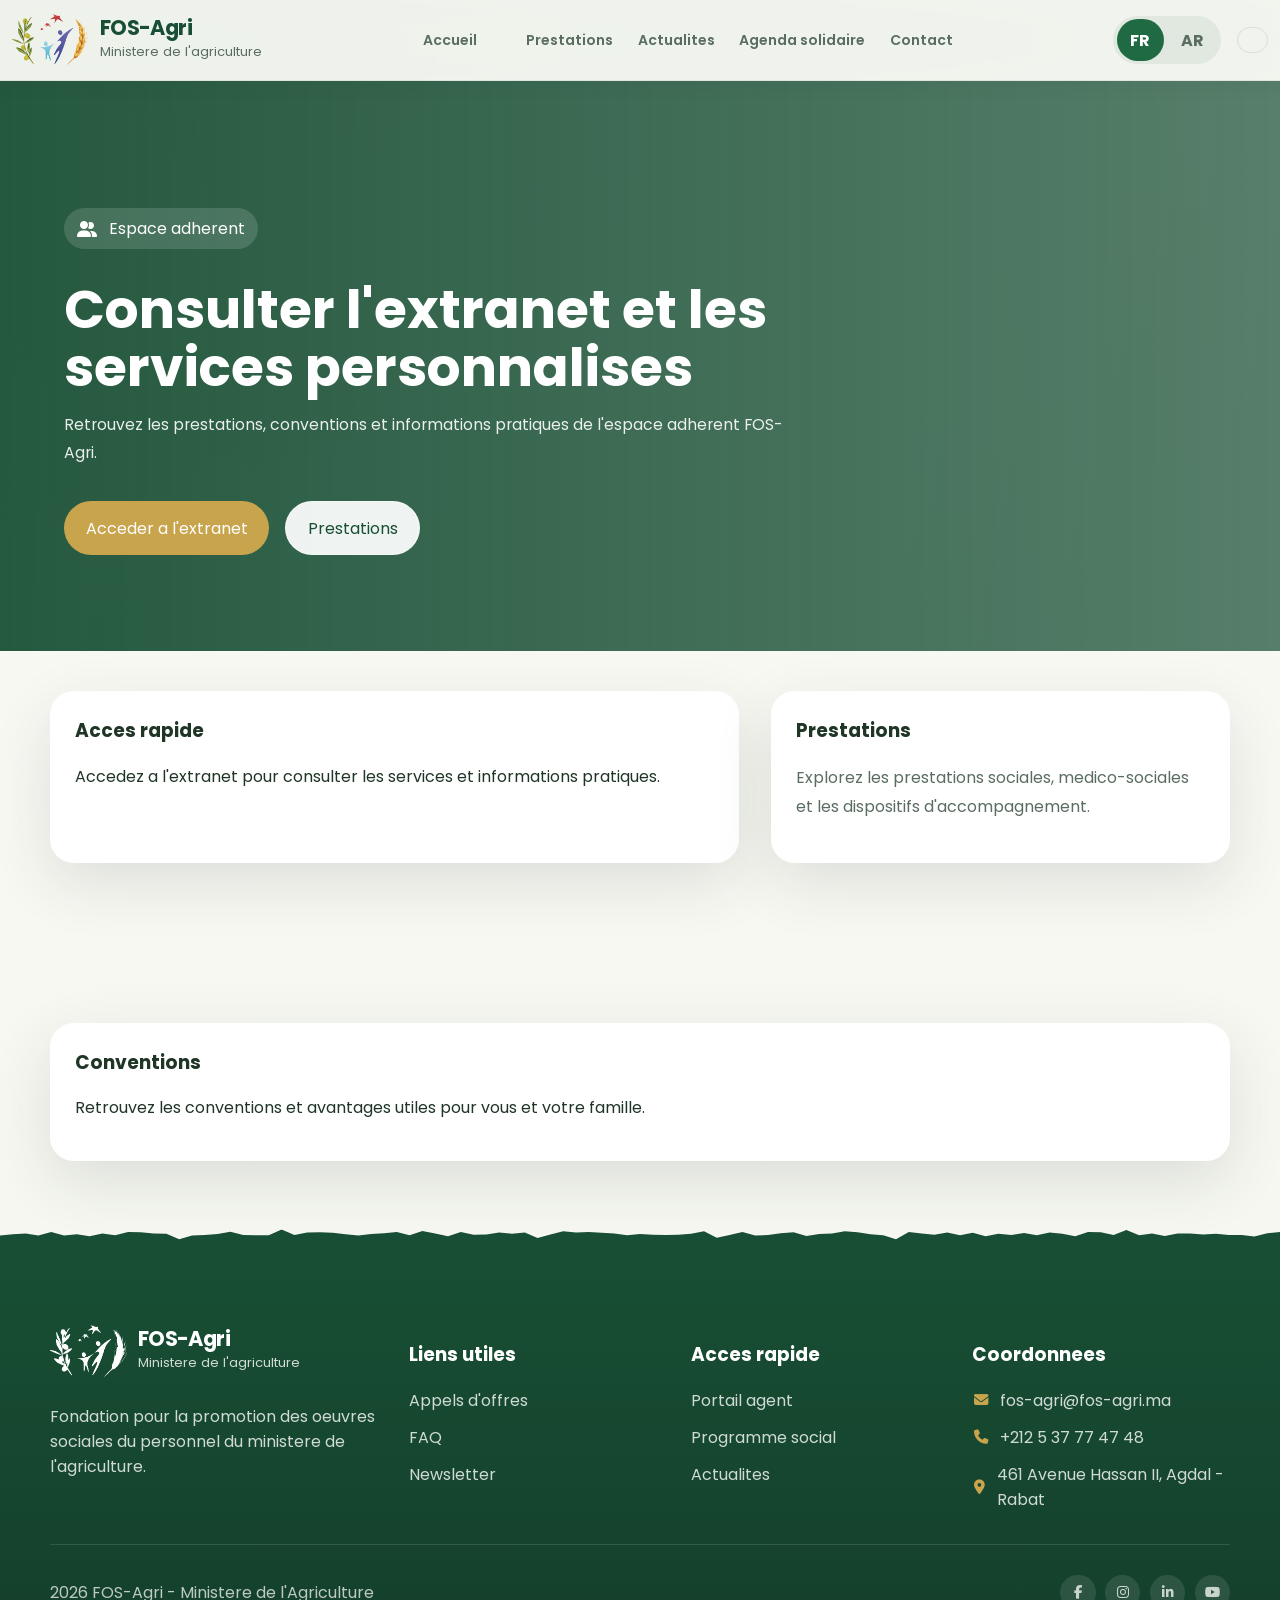
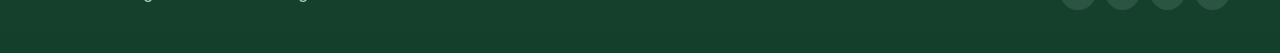
==== espace-adherent.html @ 093a69f4 "Initial commit" ====
<!doctype html>
<html lang="fr">

<head>
  <meta charset="utf-8" />
  <meta name="viewport" content="width=device-width, initial-scale=1" />
  <title>FOS-Agri | Espace adherent</title>
  <link rel="preconnect" href="https://fonts.googleapis.com" />
  <link rel="preconnect" href="https://fonts.gstatic.com" crossorigin />
  <link
    href="https://fonts.googleapis.com/css2?family=Poppins:wght@400;500;600;700;800&family=Tajawal:wght@400;500;700;800&display=swap"
    rel="stylesheet" />
  <link rel="stylesheet" href="https://cdnjs.cloudflare.com/ajax/libs/font-awesome/6.5.2/css/all.min.css" />
  <link rel="stylesheet" href="assets/styles.css" />
</head>

<body class="service-page" data-page="special">
  <header class="site-header" id="top">
    <div class="container nav-shell">
      <a class="brand" href="index.html" aria-label="FOS-Agri accueil">
        <span class="brand-mark"><img src="logo.png" alt="Logo FOS-Agri" /></span>
        <span class="brand-copy"><strong>FOS-Agri</strong><small data-i18n="brand.subtitle"></small></span>
      </a>

      <nav class="site-nav" id="site-nav">
        <a href="index.html" data-i18n="nav.home"></a>
        <a href="index.html#about" data-i18n="nav.about"></a>
        <a href="index.html#services" data-i18n="nav.services"></a>
        <a href="index.html#news" data-i18n="nav.news"></a>
        <a href="index.html#events" data-i18n="nav.events"></a>
        <a href="index.html#contact" data-i18n="nav.contact"></a>

        <div class="mobile-nav-lang">
          <button class="lang-btn is-active" type="button" data-lang="fr">FR</button>
          <button class="lang-btn" type="button" data-lang="ar">AR</button>
        </div>
        <a class="member-link mobile-only" href="index.html#member-space" data-i18n="nav.memberSpace"></a>
      </nav>

      <div class="nav-actions">
        <div class="lang-toggle desktop-only" role="group" aria-label="Choix de langue">
          <button class="lang-btn is-active" type="button" data-lang="fr">FR</button>
          <button class="lang-btn" type="button" data-lang="ar">AR</button>
        </div>
        <a class="member-link desktop-only" href="index.html#member-space" data-i18n="nav.memberSpace"></a>
        <button class="menu-toggle" id="menu-toggle" aria-label="Menu" aria-expanded="false" aria-controls="site-nav">
          <span class="burger-box">
            <span class="burger-inner"></span>
          </span>
        </button>
      </div>
    </div>
  </header>
  <main>
    <section class="hero service-hero">
      <div class="hero-media" aria-hidden="true"></div>
      <div class="container hero-content">
        <div class="service-meta"><i class="fa-solid fa-user-group"></i><span data-i18n="pages.adherent.kicker"></span>
        </div>
        <h1 data-i18n="pages.adherent.title"></h1>
        <p class="hero-description" data-i18n="pages.adherent.intro"></p>
        <div class="hero-actions">
          <a class="btn btn-primary" href="#" data-i18n="pages.adherent.cta"></a>
          <a class="btn btn-secondary" href="index.html#services" data-i18n="nav.services"></a>
        </div>
      </div>
    </section>
    <section class="section">
      <div class="container service-layout">
        <article class="service-box">
          <h3 data-i18n="pages.adherent.card1Title"></h3>
          <p data-i18n="pages.adherent.card1Body"></p>
        </article>
        <aside class="service-summary">
          <h3 data-i18n="pages.adherent.card2Title"></h3>
          <p data-i18n="pages.adherent.card2Body"></p>
        </aside>
      </div>
    </section>
    <section class="section">
      <div class="container">
        <article class="service-box">
          <h3 data-i18n="pages.adherent.card3Title"></h3>
          <p data-i18n="pages.adherent.card3Body"></p>
        </article>
      </div>
    </section>
  </main>
  <footer class="site-footer">
    <div class="brush-sep footer-brush" aria-hidden="true">
      <svg viewBox="0 0 100 100" preserveAspectRatio="none" xmlns="http://www.w3.org/2000/svg" fill="#184f34">
        <path
          d="M 0 100 L 0 50 L 1 40.36490049988594 L 2 34.44433655609957 L 3 48.35497315208529 L 4 22.722887809371258 L 5 48.364725402877056 L 6 39.964219249131745 L 7 54.25485376888546 L 8 33.827011721308246 L 9 46.91245948506884 L 10 22.66393253878965 L 11 23.913716005165373 L 12 34.02516288018386 L 13 36.22059672103217 L 14 79.32409335975844 L 15 48.38770972667818 L 16 44.65289027020964 L 17 37.22518097540182 L 18 20.54959988326788 L 19 44.97055863051165 L 20 46.53817726039844 L 21 46.91144306549039 L 22 2.1428631010831865 L 23 46.01246573183019 L 24 26.360750480113488 L 25 24.023015935649717 L 26 27.56389855309072 L 27 39.83747051463037 L 28 48.275116222270064 L 29 37.765128355564215 L 30 32.240295871871076 L 31 21.521609841274252 L 32 47.884754671047276 L 33 14.054811416279144 L 34 33.91889592629689 L 35 54.569969972266705 L 36 21.09075503226927 L 37 43.19935749625289 L 38 40.840694272393264 L 39 26.675550818957557 L 40 34.67774136524008 L 41 24.863515219822162 L 42 69.66282509282223 L 43 41.51478414968612 L 44 16.52426114258853 L 45 25.33758197581063 L 46 22.264809524809024 L 47 27.21284990186264 L 48 33.90397910697699 L 49 47.592519021542515 L 50 36.632166945716506 L 51 44.275146897558976 L 52 44.93652076475844 L 53 43.58060416081045 L 54 34.771485966578766 L 55 16.00446275675111 L 56 66.3096751241408 L 57 45.62218799521918 L 58 22.812231534122173 L 59 49.7917075183495 L 60 45.59931827302343 L 61 32.30876911329173 L 62 24.31993934772516 L 63 53.31842147181679 L 64 37.86903757855229 L 65 33.38700519987802 L 66 15.501547439828336 L 67 23.66805463644396 L 68 40.25416379669095 L 69 47.322638110406714 L 70 79.32637538896606 L 71 22.344047411411832 L 72 33.55883367951025 L 73 44.22862170426519 L 74 25.908922764349775 L 75 47.26511267977661 L 76 27.16658320116941 L 77 55.24989540212764 L 78 36.32791636536575 L 79 46.148132588592304 L 80 29.682724571330507 L 81 46.78968337982814 L 82 24.814435083236095 L 83 34.8963619382767 L 84 55.02947108644307 L 85 21.66928033993591 L 86 23.128792332643105 L 87 44.924698177312656 L 88 5.409692976166518 L 89 47.462122508682 L 90 34.235048755749105 L 91 52.76468225293523 L 92 34.38364547832384 L 93 34.5543046921365 L 94 41.808278811034825 L 95 34.959701507602894 L 96 45.666312408625686 L 97 46.108291667103856 L 98 56.701936891509305 L 99 32.234891079711055 L 100 22.00992923999996 L 100 100 Z" />
      </svg>
    </div>
    <div class="container footer-grid" id="footer-links">
      <div>
        <a class="brand footer-brand" href="#top">
          <span class="brand-mark footer-brand-mark">
            <img src="logo.png" alt="Logo FOS-Agri" />
          </span>
          <span class="brand-copy">
            <strong>FOS-Agri</strong>
            <small data-i18n="brand.subtitle"></small>
          </span>
        </a>
        <p class="footer-copy" data-i18n="footer.about"></p>
      </div>
      <div>
        <h3 data-i18n="footer.usefulTitle"></h3>
        <ul class="footer-links">
          <li><a href="#" data-i18n="footer.useful1"></a></li>
          <li><a href="#" data-i18n="footer.useful2"></a></li>
          <li><a href="#" data-i18n="footer.useful3"></a></li>
        </ul>
      </div>
      <div>
        <h3 data-i18n="footer.quickTitle"></h3>
        <ul class="footer-links">
          <li><a href="index.html#member-space" data-i18n="footer.quick1"></a></li>
          <li><a href="index.html#services" data-i18n="footer.quick2"></a></li>
          <li><a href="index.html#news" data-i18n="footer.quick3"></a></li>
        </ul>
      </div>
      <div>
        <h3 data-i18n="footer.contactTitle"></h3>
        <ul class="footer-links">
          <li>
            <a href="mailto:fos-agri@fos-agri.ma">
              <i class="fa-solid fa-envelope"></i>
              fos-agri@fos-agri.ma
            </a>
          </li>
          <li>
            <a href="tel:+212537774748">
              <i class="fa-solid fa-phone"></i>
              <span data-i18n="contact.phone1"></span>
            </a>
          </li>
          <li>
            <a href="https://maps.app.goo.gl/mUGT2XwCk56UjA5KA" target="_blank">
              <i class="fa-solid fa-location-dot"></i>
              <span data-i18n="contact.address"></span>
            </a>
          </li>
        </ul>
      </div>
    </div>
    <div class="container footer-bottom">
      <p data-i18n="footer.copy"></p>
      <div class="footer-social">
        <a href="https://www.facebook.com/FOS.Agri" target="_blank" class="footer-social-link" aria-label="Facebook"><i
            class="fa-brands fa-facebook-f"></i></a>
        <a href="https://www.instagram.com/fos.agri/" target="_blank" class="footer-social-link"
          aria-label="Instagram"><i class="fa-brands fa-instagram"></i></a>
        <a href="https://www.linkedin.com/in/fosagri/" target="_blank" class="footer-social-link"
          aria-label="LinkedIn"><i class="fa-brands fa-linkedin-in"></i></a>
        <a href="https://www.youtube.com/@FOSAgri" target="_blank" class="footer-social-link" aria-label="YouTube"><i
            class="fa-brands fa-youtube"></i></a>
      </div>
    </div>
  </footer>
  <script src="assets/data.js"></script>
  <script src="assets/app.js"></script>
</body>

</html>
---- assets/styles.css ----
:root {
  --bg: #f7f4eb;
  --surface: #ffffff;
  --surface-soft: #f2f7f2;
  --text: #1f3526;
  --muted: #5a6d61;
  --green: #1f6a43;
  --green-deep: #184f34;
  --gold: #c8a44d;
  --line: rgba(31, 53, 38, 0.12);
  --shadow: 0 20px 60px rgba(31, 53, 38, 0.12);
  --radius: 24px;
}

* {
  box-sizing: border-box;
}

html {
  scroll-behavior: smooth;
  overflow-x: hidden;
}

body {
  margin: 0;
  font-family: "Poppins", sans-serif;
  color: var(--text);
  overflow-x: hidden;
  background:
    radial-gradient(circle at top left, rgba(200, 164, 77, 0.2), transparent 28%),
    linear-gradient(180deg, #fbfaf6 0%, #f4f6ef 100%);
}

html[dir="rtl"] body {
  font-family: "Tajawal", sans-serif;
}

/* Always display phone numbers left-to-right regardless of page language */
a[href^="tel:"] span,
[class*="phone"] span,
.phone-number {
  direction: ltr;
  unicode-bidi: isolate;
  display: inline-block;
}

a {
  color: inherit;
  text-decoration: none;
}

img {
  display: block;
  max-width: 100%;
}

button,
input,
textarea {
  font: inherit;
}

.skip-link {
  position: absolute;
  width: 1px;
  height: 1px;
  padding: 0;
  margin: -1px;
  overflow: hidden;
  clip: rect(0, 0, 0, 0);
  white-space: nowrap;
  border: 0;
}

.skip-link:focus {
  position: fixed;
  width: auto;
  height: auto;
  clip: auto;
  white-space: normal;
  left: 1rem;
  top: 1rem;
  z-index: 200;
  background: var(--green);
  color: #fff;
  padding: 0.75rem 1rem;
  border-radius: 999px;
  margin: 0;
}

.container {
  width: min(1180px, calc(100% - 2rem));
  margin: 0 auto;
}

.section {
  padding: 5rem 0;
}

.section-head {
  display: flex;
  align-items: end;
  justify-content: space-between;
  gap: 1.5rem;
  margin-bottom: 2rem;
}

.section-head h2,
.intro h2,
.map-section h2,
.member-card h2,
.contact-section h2,
.service-hero h1 {
  margin: 0.35rem 0 0;
  font-size: clamp(2rem, 3vw, 3rem);
  line-height: 1.1;
}

.section-copy,
.intro p,
.member-card p,
.contact-section p,
.service-summary p {
  color: var(--muted);
  line-height: 1.8;
}

.section-tag {
  display: inline-flex;
  align-items: center;
  gap: 0.5rem;
  color: var(--green);
  font-size: 0.85rem;
  font-weight: 700;
  letter-spacing: 0.18em;
  text-transform: uppercase;
}

.section-tag::before {
  content: "";
  width: 0.75rem;
  height: 0.75rem;
  border-radius: 999px;
  background: var(--gold);
}

.section-tag.light {
  color: #fff;
}

.section-tag.light::before {
  background: #fff;
}

.section-link {
  color: var(--green);
  font-weight: 700;
}

.btn {
  display: inline-flex;
  align-items: center;
  justify-content: center;
  min-height: 3rem;
  padding: 0.85rem 1.35rem;
  border-radius: 999px;
  transition: transform 0.2s ease, background-color 0.2s ease, color 0.2s ease, border-color 0.2s ease;
}

.btn:hover,
.btn:focus-visible,
.service-card:hover,
.news-card:hover,
.timeline-card:hover,
.stat-card:hover,
.partner-card:hover {
  transform: translateY(-2px);
}

.btn-primary {
  background: var(--gold);
  color: #fff;
}

.btn-secondary {
  background: rgba(255, 255, 255, 0.92);
  border: 1px solid rgba(255, 255, 255, 0.45);
  color: var(--green-deep);
}

.btn-light,
.btn-outline-light {
  border: 1px solid rgba(255, 255, 255, 0.35);
  color: #fff;
}

.btn-light {
  background: rgba(255, 255, 255, 0.18);
}

.btn-outline-light {
  background: transparent;
}

/* ============================
   CTA Nav Button ("Espace adhérent")
   ============================ */
.btn-cta-nav {
  display: inline-flex;
  align-items: center;
  justify-content: center;
  padding: 0.65rem 1.35rem;
  border-radius: 999px;
  background: var(--gold);
  color: #fff;
  font-weight: 700;
  font-size: 0.88rem;
  white-space: nowrap;
  border: none;
  cursor: pointer;
  transition: background 0.22s ease, transform 0.22s ease, box-shadow 0.22s ease;
  box-shadow: none;
  letter-spacing: 0.01em;
  text-decoration: none;
}

.btn-cta-nav:hover,
.btn-cta-nav:focus-visible {
  background: #b9902f;
  transform: translateY(-2px);
  box-shadow: none;
  color: #fff;
}

.site-header {
  position: fixed;
  top: 0;
  left: 0;
  right: 0;
  width: 100%;
  z-index: 30;
  /* Start fully transparent over the hero video */
  background: transparent;
  border-bottom: 1px solid transparent;
  transition: background 0.4s ease, border-color 0.4s ease, box-shadow 0.4s ease, transform 0.3s ease-in-out;
}

/* After scrolling past the hero, header gets a solid background */
.site-header.is-scrolled {
  backdrop-filter: blur(20px) saturate(180%);
  -webkit-backdrop-filter: blur(20px) saturate(180%);
  background: rgba(251, 250, 246, 0.95);
  border-bottom: 1px solid rgba(31, 53, 38, 0.07);
  box-shadow: 0 2px 20px rgba(31, 53, 38, 0.08);
}

/* Hide header on scroll down */
.site-header.is-hidden {
  transform: translateY(-100%);
}

/* ===== TRANSPARENT HEADER: white text when over video ===== */
.site-header:not(.is-scrolled) .brand-copy strong {
  color: #fff;
}

.site-header:not(.is-scrolled) .brand-copy small {
  color: rgba(255, 255, 255, 0.75);
}

.site-header:not(.is-scrolled) .site-nav a {
  color: rgba(255, 255, 255, 0.88);
}

.site-header:not(.is-scrolled) .site-nav a:hover,
.site-header:not(.is-scrolled) .site-nav a:focus-visible {
  color: #fff;
  background: rgba(255, 255, 255, 0.12);
}

.site-header:not(.is-scrolled) .lang-toggle {
  background: rgba(255, 255, 255, 0.14);
}

.site-header:not(.is-scrolled) .lang-btn {
  color: rgba(255, 255, 255, 0.82);
}

.site-header:not(.is-scrolled) .lang-btn.is-active {
  background: rgba(255, 255, 255, 0.22);
  color: #fff;
}

.site-header:not(.is-scrolled) .nav-shell .menu-toggle {
  border-color: rgba(255, 255, 255, 0.3);
  background: rgba(255, 255, 255, 0.12) !important;
  color: #fff;
}

.site-header:not(.is-scrolled) .btn-cta-nav {
  box-shadow: none;
}

.nav-shell {
  display: flex;
  align-items: center;
  justify-content: space-between;
  gap: 0.75rem;
  min-height: 5rem;
  width: min(1480px, calc(100% - 1.5rem));
}

.brand {
  display: inline-flex;
  align-items: center;
  gap: 0.7rem;
  flex: 0 0 auto;
}

.brand-mark {
  display: grid;
  place-items: center;
  width: 4.8rem;
  height: 3.7rem;
  background: transparent;
  box-shadow: none;
  border-radius: 0;
  overflow: visible;
  flex: 0 0 auto;
}

.brand-mark img {
  width: 100%;
  height: 100%;
  object-fit: contain;
}

.brand-copy {
  display: flex;
  flex-direction: column;
}

.brand-copy strong {
  font-size: 1.3rem;
  line-height: 1;
  color: var(--green-deep);
  letter-spacing: -0.03em;
  white-space: nowrap;
}

.brand-copy small {
  color: var(--muted);
  font-size: 0.82rem;
  margin-top: 0.2rem;
  white-space: nowrap;
}

.site-nav {
  display: flex;
  align-items: center;
  gap: 0.3rem;
  flex: 1 1 auto;
  justify-content: center;
}

.site-nav a {
  color: var(--muted);
  font-weight: 600;
  white-space: nowrap;
  font-size: 0.88rem;
  position: relative;
  padding: 0.7rem 0.62rem;
  border-radius: 999px;
  transition: color 0.25s ease, background-color 0.25s ease, transform 0.25s ease, opacity 0.45s ease;
}

.site-nav a::after {
  content: "";
  position: absolute;
  inset: auto 0.62rem 0.35rem;
  height: 2px;
  background: linear-gradient(90deg, var(--gold), var(--green));
  transform: scaleX(0);
  transform-origin: center;
  transition: transform 0.25s ease;
}

.site-nav a:hover,
.site-nav a:focus-visible,
.member-link:hover,
.member-link:focus-visible,
.region-btn:hover,
.region-btn:focus-visible {
  color: var(--green);
}

.site-nav a:hover,
.site-nav a:focus-visible {
  background: rgba(31, 106, 67, 0.06);
  transform: translateY(-1px);
}

.site-nav a:hover::after,
.site-nav a:focus-visible::after {
  transform: scaleX(1);
}

.nav-actions {
  display: flex;
  align-items: center;
  gap: 1rem;
}

.lang-toggle {
  display: inline-flex;
  padding: 0.2rem;
  border-radius: 999px;
  background: rgba(31, 106, 67, 0.08);
}

.lang-btn {
  border: 0;
  background: transparent;
  color: var(--muted);
  padding: 0.55rem 0.85rem;
  border-radius: 999px;
  cursor: pointer;
  font-weight: 700;
}

.lang-btn.is-active {
  background: var(--green);
  color: #fff;
}

.member-link {
  padding: 0.72rem 0.9rem;
  border-radius: 999px;
  border: 1px solid rgba(31, 106, 67, 0.14);
  font-weight: 700;
  white-space: nowrap;
  font-size: 0.88rem;
}

.mobile-only {
  display: none;
}

.menu-toggle {
  display: none;
  /* Hidden by default on desktop */
  width: 2.75rem;
  height: 2.75rem;
  border-radius: 50%;
  border: 1.5px solid var(--line);
  background: #fff;
  cursor: pointer;
  color: var(--text);
  padding: 0;
  align-items: center;
  justify-content: center;
  transition: all 0.3s cubic-bezier(0.16, 1, 0.3, 1);
  position: relative;
}

.burger-box {
  width: 20px;
  height: 14px;
  position: relative;
  display: grid;
  place-items: center;
}

.burger-inner {
  display: block;
  width: 100%;
  height: 2px;
  background-color: currentColor;
  border-radius: 4px;
  position: relative;
  transition: transform 0.3s cubic-bezier(0.4, 0, 0.2, 1), background-color 0.2s ease;
}

.burger-inner::before,
.burger-inner::after {
  content: "";
  position: absolute;
  left: 0;
  width: 100%;
  height: 2px;
  background-color: currentColor;
  border-radius: 4px;
  transition: transform 0.3s cubic-bezier(0.4, 0, 0.2, 1), opacity 0.2s ease;
}

.burger-inner::before {
  top: -6px;
}

.burger-inner::after {
  top: 6px;
}

.menu-toggle[aria-expanded="true"] .burger-inner {
  background-color: transparent !important;
}

.menu-toggle[aria-expanded="true"] .burger-inner::before {
  transform: translateY(6px) rotate(45deg);
}

.menu-toggle[aria-expanded="true"] .burger-inner::after {
  transform: translateY(-6px) rotate(-45deg);
}

/* ============================
   HERO — VIDEO BACKGROUND
   ============================ */
.hero {
  position: relative;
  min-height: 100vh;
  display: grid;
  align-items: center;
  overflow: hidden;
  width: 100%;
  margin: 0;
  padding: 0;
}

.hero-media {
  position: absolute;
  inset: 0;
}

/* Video fills the entire hero */
.hero-video {
  position: absolute;
  inset: 0;
  width: 100%;
  height: 100%;
  object-fit: cover;
  object-position: center;
}

.hero-overlay {
  position: absolute;
  inset: 0;
  background:
    linear-gradient(105deg, rgba(18, 60, 38, 0.72) 0%, rgba(24, 79, 52, 0.52) 48%, rgba(14, 50, 32, 0.32) 100%),
    linear-gradient(180deg, rgba(10, 30, 20, 0.18) 0%, rgba(10, 30, 20, 0.08) 60%, rgba(10, 30, 20, 0.25) 100%);
}

/* ============================
   BRUSH STROKE SEPARATOR
   Flattened vertically — use scaleY + small height
   ============================ */
.hero-brush {
  position: absolute;
  bottom: -1px;
  left: 0;
  right: 0;
  height: 5vw;
  min-height: 1.5rem;
  max-height: 5rem;
  /* reduced height = flatter brush */
  pointer-events: none;
  z-index: 2;
  overflow: hidden;
}

.hero-brush svg {
  width: 100%;
  height: 100%;
  display: block;
  transform: scaleY(0.2);
  transform-origin: bottom center;
}

/* Reusable brush separators */
.brush-sep {
  width: 100%;
  height: 6vw;
  min-height: 2.5rem;
  max-height: 6rem;
  z-index: 3;
  pointer-events: none;
  overflow: hidden;
  display: block;
}

.brush-sep svg {
  width: 100%;
  height: 100%;
  display: block;
  transform: scaleY(0.25);
  transform-origin: center;
}



.hero-content {
  position: relative;
  color: #fff;
  padding: 7rem 0 3rem;
  max-width: 72rem;
  z-index: 1;
}

.site-header .brand,
.site-header .site-nav a,
.site-header .nav-actions {
  opacity: 0;
  transform: translateY(-18px);
  animation: headerDrop 0.7s ease forwards;
}

.site-header .brand {
  animation-delay: 0.08s;
}

.site-header .site-nav a:nth-child(1) {
  animation-delay: 0.12s;
}

.site-header .site-nav a:nth-child(2) {
  animation-delay: 0.17s;
}

.site-header .site-nav a:nth-child(3) {
  animation-delay: 0.22s;
}

.site-header .site-nav a:nth-child(4) {
  animation-delay: 0.27s;
}

.site-header .site-nav a:nth-child(5) {
  animation-delay: 0.32s;
}

.site-header .site-nav a:nth-child(6) {
  animation-delay: 0.37s;
}

.site-header .nav-actions {
  animation-delay: 0.42s;
}

.hero-content>* {
  opacity: 0;
  transform: translateY(26px);
  animation: heroRise 0.8s ease forwards;
}

.hero-content .eyebrow {
  animation-delay: 0.12s;
}

.hero-content h1 {
  animation-delay: 0.24s;
}

.hero-content .hero-description {
  animation-delay: 0.36s;
}

.hero-content .hero-actions {
  animation-delay: 0.48s;
}

.hero-content .hero-badges {
  animation-delay: 0.6s;
}

.hero-content .hero-dots {
  animation-delay: 0.72s;
}

.eyebrow {
  display: inline-flex;
  align-items: center;
  padding: 0.45rem 0.8rem;
  border-radius: 999px;
  background: rgba(255, 255, 255, 0.14);
  font-weight: 700;
  font-size: 0.92rem;
}

.hero h1 {
  max-width: 52rem;
  margin: 1rem 0 0.9rem;
  font-size: clamp(2rem, 4.2vw, 3.35rem);
  line-height: 1.08;
}

.hero-description {
  max-width: 46rem;
  margin: 0;
  color: rgba(255, 255, 255, 0.9);
  line-height: 1.75;
  font-size: 0.98rem;
}

.hero-actions {
  display: flex;
  flex-wrap: wrap;
  gap: 1rem;
  margin-top: 2.2rem;
}

/* Hero primary button — orange/gold inspired by inspiration */
.btn-hero-primary {
  display: inline-flex;
  align-items: center;
  justify-content: center;
  gap: 0.5rem;
  min-height: 3.2rem;
  padding: 0.9rem 2rem;
  border-radius: 999px;
  background: var(--gold);
  color: #fff;
  font-weight: 700;
  font-size: 1rem;
  border: none;
  cursor: pointer;
  text-decoration: none;
  transition: background 0.22s ease, transform 0.22s ease;
  letter-spacing: 0.01em;
}

.btn-hero-primary:hover,
.btn-hero-primary:focus-visible {
  background: #b9902f;
  transform: translateY(-3px);
  color: #fff;
}

/* Hero secondary button — ghost style */
.btn-hero-secondary {
  display: inline-flex;
  align-items: center;
  justify-content: center;
  min-height: 3.2rem;
  padding: 0.9rem 2rem;
  border-radius: 999px;
  background: rgba(255, 255, 255, 0.12);
  border: 1.5px solid rgba(255, 255, 255, 0.55);
  color: #fff;
  font-weight: 700;
  font-size: 1rem;
  cursor: pointer;
  text-decoration: none;
  transition: background 0.22s ease, transform 0.22s ease;
  backdrop-filter: blur(6px);
}

.btn-hero-secondary:hover,
.btn-hero-secondary:focus-visible {
  background: rgba(255, 255, 255, 0.22);
  transform: translateY(-3px);
  color: #fff;
}

.hero-badges {
  display: grid;
  grid-template-columns: repeat(2, minmax(0, 180px));
  gap: 1rem;
  margin-top: 2.5rem;
}

/* Badge cards in hero use semi-transparent glass */
.badge-card {
  background: rgba(255, 255, 255, 0.13);
  border: 1px solid rgba(255, 255, 255, 0.28);
  border-radius: 1.2rem;
  backdrop-filter: blur(10px);
  box-shadow: 0 4px 20px rgba(0, 0, 0, 0.15);
  color: #fff;
}

.badge-card strong {
  color: var(--gold) !important;
}

.badge-card span {
  color: rgba(255, 255, 255, 0.88);
}

.intro-panel,
.service-card,
.news-card,
.timeline-card,
.stat-card,
.testimonial-card,
.region-card,
.partner-card,
.contact-form,
.service-summary,
.service-box {
  background: rgba(255, 255, 255, 0.94);
  border: 1px solid rgba(255, 255, 255, 0.7);
  border-radius: var(--radius);
  box-shadow: var(--shadow);
}

/* Hero badge internal layout */
.badge-card {
  padding: 1.1rem 1.4rem;
}

.badge-card strong {
  display: block;
  font-size: 2rem;
  font-weight: 800;
  line-height: 1;
}

.intro-grid,
.stats-layout,
.contact-grid,
.map-layout {
  display: grid;
  grid-template-columns: repeat(2, minmax(0, 1fr));
  gap: 2rem;
}

.intro-panel,
.testimonial-card,
.region-card,
.contact-form,
.service-summary,
.service-box {
  padding: 1.5rem;
}

.intro-list-item+.intro-list-item {
  margin-top: 1rem;
  padding-top: 1rem;
  border-top: 1px solid var(--line);
}

.intro-list-item strong {
  display: inline-flex;
  align-items: center;
  gap: 0.6rem;
}

.intro-list-item strong i {
  color: var(--gold);
}

/* ============================
   INTRO / ABOUT SECTION
   ============================ */
.intro {
  background: #fff;
  position: relative;
  overflow: hidden;
}

.intro::before {
  content: '';
  position: absolute;
  top: -6rem;
  right: -8rem;
  width: 28rem;
  height: 28rem;
  border-radius: 50%;
  background: radial-gradient(circle, rgba(200, 164, 77, 0.08) 0%, transparent 70%);
  pointer-events: none;
}

.intro-grid {
  display: grid;
  grid-template-columns: 1fr 1fr;
  gap: 4rem;
  align-items: center;
}

.intro .section-tag {
  margin-bottom: 0.75rem;
}

.intro h2 {
  font-size: clamp(1.8rem, 3vw, 2.8rem);
  line-height: 1.12;
  color: var(--green-deep);
  margin-top: 0.5rem;
  margin-bottom: 1.25rem;
}

.intro>.container>.intro-grid>div:first-child>p {
  color: var(--muted);
  line-height: 1.8;
  margin: 0 0 1.5rem;
}

.intro-panel {
  background: linear-gradient(145deg, #f5faf6, #edf5ef);
  border: 1px solid rgba(31, 106, 67, 0.08);
  border-radius: 2rem;
  padding: 2rem 2.25rem;
  box-shadow: 0 12px 40px rgba(31, 106, 67, 0.07);
  position: relative;
}



.intro-list-item {
  display: flex;
  gap: 1rem;
  align-items: flex-start;
}

.intro-list-item+.intro-list-item {
  margin-top: 1.25rem;
  padding-top: 1.25rem;
  border-top: 1px solid rgba(31, 106, 67, 0.1);
}

.intro-list-item strong {
  display: flex;
  align-items: flex-start;
  gap: 0;
  flex-direction: column;
  font-size: 1rem;
}

.intro-list-icon {
  display: grid;
  place-items: center;
  width: 3.5rem;
  height: 3.5rem;
  border-radius: 1.1rem;
  background: linear-gradient(135deg, rgba(31, 106, 67, 0.12), rgba(200, 164, 77, 0.15));
  color: var(--green);
  font-size: 1.5rem;
  flex: 0 0 auto;
}

/* ============================
   SERVICES SECTION
   ============================ */
.services-section {
  background: linear-gradient(170deg, #f0f7f2 0%, #faf9f4 60%, #fff 100%);
  position: relative;
}

.services-section::before {
  content: '';
  position: absolute;
  inset: 0;
  background: url("data:image/svg+xml,%3Csvg width='60' height='60' viewBox='0 0 60 60' xmlns='http://www.w3.org/2000/svg'%3E%3Cg fill='none' fill-rule='evenodd'%3E%3Cg fill='%231f6a43' fill-opacity='0.03'%3E%3Ccircle cx='30' cy='30' r='2'/%3E%3C/g%3E%3C/g%3E%3C/svg%3E");
  pointer-events: none;
}

.services-grid {
  display: grid;
  grid-template-columns: repeat(3, minmax(0, 1fr));
  gap: 1.5rem;
}

/* Partners infinite marquee */
.partners-marquee {
  overflow: hidden;
  -webkit-mask-image: linear-gradient(90deg, transparent 0%, #000 10%, #000 90%, transparent 100%);
  mask-image: linear-gradient(90deg, transparent 0%, #000 10%, #000 90%, transparent 100%);
}

.partners-track {
  display: flex;
  width: max-content;
  animation: partners-scroll 28s linear infinite;
}

.partners-track:hover {
  animation-play-state: paused;
}

.partners-set {
  display: flex;
  gap: 2rem;
  align-items: center;
  padding-right: 2rem;
}

@keyframes partners-scroll {
  0% {
    transform: translateX(0);
  }

  100% {
    transform: translateX(-50%);
  }
}

html[dir="rtl"] .partners-track {
  animation-name: partners-scroll-rtl;
}

@keyframes partners-scroll-rtl {
  0% {
    transform: translateX(0);
  }

  100% {
    transform: translateX(50%);
  }
}


.news-grid {
  display: flex;
  gap: 1.5rem;
  transition: transform 0.55s ease;
  will-change: transform;
}

.service-card,
.news-card,
.stat-card,
.partner-card {
  padding: 1.5rem;
  transition: transform 0.25s ease, box-shadow 0.25s ease;
}

/* Service card refresh — left border accent */
.service-card {
  position: relative;
  overflow: hidden;
  transition: transform 0.25s ease, box-shadow 0.25s ease;
}

.service-card:hover {
  box-shadow: 0 16px 48px rgba(31, 53, 38, 0.13);
  transform: translateY(-4px);
}

.service-card::after {
  content: '';
  position: absolute;
  bottom: 0;
  left: 0;
  right: 0;
  height: 3px;
  background: linear-gradient(90deg, var(--green), var(--gold));
  transform: scaleX(0);
  transform-origin: left;
  transition: transform 0.3s ease;
}

.service-card:hover::after {
  transform: scaleX(1);
}

.service-icon {
  display: grid;
  place-items: center;
  width: 4.2rem;
  height: 4.2rem;
  border-radius: 1.25rem;
  background: linear-gradient(135deg, rgba(31, 106, 67, 0.12), rgba(200, 164, 77, 0.15));
  color: var(--green);
  font-size: 1.8rem;
  margin-bottom: 1.5rem;
}

.service-card h3,
.news-card h3,
.timeline-card h3,
.region-card h3 {
  margin: 1rem 0 0.75rem;
  font-size: 1.25rem;
}

.service-card p,
.news-card p,
.timeline-card p,
.region-card p,
.stat-card span {
  color: var(--muted);
  line-height: 1.7;
}

.service-link {
  display: inline-flex;
  margin-top: 1rem;
  color: var(--green);
  font-weight: 700;
}

.news-card {
  overflow: hidden;
  padding: 0;
}

.news-carousel {
  position: relative;
}

.news-viewport {
  overflow: hidden;
  padding: 1.5rem 1.25rem 1.75rem;
  margin: -1.5rem -1.25rem -1.75rem;
}

.news-card {
  min-width: calc((100% - 3rem) / 3);
}

.news-nav {
  position: absolute;
  top: 50%;
  transform: translateY(-50%);
  z-index: 2;
  width: 3rem;
  height: 3rem;
  border-radius: 999px;
  border: 1px solid rgba(31, 106, 67, 0.12);
  background: rgba(255, 255, 255, 0.9);
  color: var(--green);
  cursor: pointer;
  transition: transform 0.25s ease, background-color 0.25s ease, color 0.25s ease;
}

.news-prev {
  left: -1.25rem;
}

.news-next {
  right: -1.25rem;
}

.news-nav:hover,
.news-nav:focus-visible {
  background: var(--green);
  color: #fff;
  transform: translateY(-50%) scale(1.02);
}

.news-dots {
  display: flex;
  justify-content: center;
  gap: 0.6rem;
  margin-top: 1.5rem;
}

.news-dot {
  width: 0.7rem;
  height: 0.7rem;
  border: 0;
  border-radius: 999px;
  cursor: pointer;
  background: rgba(31, 106, 67, 0.2);
  transition: transform 0.25s ease, background-color 0.25s ease, width 0.25s ease;
}

.news-dot.is-active {
  width: 1.6rem;
  background: var(--gold);
}

.news-dot:hover,
.news-dot:focus-visible {
  transform: scale(1.08);
  background: var(--green);
}

.news-media {
  aspect-ratio: 4 / 3;
  height: auto;
  background-size: cover;
  background-position: center;
  position: relative;
  transition: transform 0.4s ease;
  overflow: hidden;
}

@media (max-width: 992px) {
  .news-media {
    aspect-ratio: 1 / 1;
    /* 5:5 / square for mobile cards */
  }
}

.news-card:hover .news-media {
  transform: scale(1.04);
}

/* Tag overlay on news media */
.news-media::after {
  content: '';
  position: absolute;
  inset: 0;
  background: linear-gradient(180deg, transparent 40%, rgba(18, 60, 38, 0.55) 100%);
}

.news-section {
  background: #fff;
  position: relative;
}

.news-section::before {
  content: '';
  position: absolute;
  top: 0;
  left: 0;
  right: 0;
  height: 1px;
  background: linear-gradient(90deg, transparent, var(--line), transparent);
}

.news-section .news-card {
  box-shadow: 0 4px 24px rgba(31, 53, 38, 0.08);
  overflow: hidden;
  border-radius: var(--radius);
  border: none;
  transition: transform 0.28s ease, box-shadow 0.28s ease;
}

.news-section .news-card:hover {
  transform: translateY(-6px);
  box-shadow: 0 16px 44px rgba(31, 53, 38, 0.14);
}

.news-media-1 {
  background-image:
    linear-gradient(180deg, transparent, rgba(24, 79, 52, 0.08)),
    url("./news-images/Programme de vacances et loisirs 2025.webp");
}

.news-media-2 {
  background-image:
    linear-gradient(180deg, transparent, rgba(24, 79, 52, 0.08)),
    url("./news-images/convention-pathologie-bouregreg.jpg");
}

.news-media-3 {
  background-image:
    linear-gradient(180deg, transparent, rgba(24, 79, 52, 0.08)),
    url("./news-images/operation-omra-2025.jpg");
}

.news-media-4 {
  background-image:
    linear-gradient(180deg, transparent, rgba(24, 79, 52, 0.08)),
    url("./news-images/partenariat-activite-sportive.jpg");
}

.news-media-5 {
  background-image:
    linear-gradient(180deg, transparent, rgba(24, 79, 52, 0.08)),
    url("https://images.unsplash.com/photo-1576671081837-49000212a370?auto=format&fit=crop&w=900&q=80");
}

.news-media-6 {
  background-image:
    linear-gradient(180deg, transparent, rgba(24, 79, 52, 0.08)),
    url("./news-images/Campagne d'information regionale.jpg");
}

.news-body {
  padding: 1.5rem 1.4rem 1.6rem;
}

.news-date,
.timeline-date,
.region-subtitle {
  color: var(--green);
  font-weight: 700;
}

.news-card h3 {
  margin: 0.6rem 0 0.6rem;
  font-size: 1.1rem;
  line-height: 1.4;
  color: var(--green-deep);
}

/* Brush Separators - Synchronized with Hero */
.brush-sep {
  position: absolute;
  left: 0;
  width: 100%;
  height: 5vw;
  min-height: 1.5rem;
  max-height: 5rem;
  z-index: 5;
  pointer-events: none;
  overflow: hidden;
}

.brush-sep svg {
  display: block;
  width: 100%;
  height: 100%;
  transform: scaleY(0.2);
  transform-origin: bottom center;
}

.brush-sep-top {
  top: -1px;
  transform: scaleY(-1);
  /* Pointing DOWN into the section */
}

.brush-sep-bottom {
  bottom: -1px;
}

.footer-brush {
  bottom: 100%;
  margin-bottom: -1px;
}

/* ============================
   EVENTS / TIMELINE — dark theme
   ============================ */
.events-section {
  background: linear-gradient(160deg, var(--green-deep) 0%, #0f4026 100%);
  color: #fff;
  position: relative;
  overflow: visible;
  z-index: 10;
}

.events-section::before {
  content: '';
  position: absolute;
  top: -10rem;
  right: -10rem;
  width: 40rem;
  height: 40rem;
  border-radius: 50%;
  background: radial-gradient(circle, rgba(200, 164, 77, 0.12) 0%, transparent 65%);
  pointer-events: none;
}

.events-section .section-tag {
  color: var(--gold);
}

.events-section .section-tag::before {
  background: var(--gold);
}

.events-section h2 {
  color: #fff;
}

.events-section .section-copy {
  color: rgba(255, 255, 255, 0.7);
}

.timeline {
  position: relative;
  display: grid;
  gap: 1.25rem;
}

.timeline::before {
  content: "";
  position: absolute;
  top: 0.4rem;
  bottom: 0.4rem;
  left: 7rem;
  width: 2px;
  background: linear-gradient(var(--gold), rgba(200, 164, 77, 0.15));
}

html[dir="rtl"] .timeline::before {
  left: auto;
  right: 7rem;
}

.timeline-item {
  position: relative;
  display: grid;
  grid-template-columns: 6rem 1fr;
  gap: 2rem;
}

.timeline-item::before {
  content: "";
  position: absolute;
  top: 0.45rem;
  left: 6.45rem;
  width: 1rem;
  height: 1rem;
  border-radius: 999px;
  background: var(--gold);
  border: 3px solid var(--green-deep);
  box-shadow: 0 0 0 3px rgba(200, 164, 77, 0.3);
}

html[dir="rtl"] .timeline-item::before {
  left: auto;
  right: 6.45rem;
}

.timeline-date {
  color: var(--gold) !important;
  font-weight: 800;
  padding-top: 0.25rem;
  font-size: 0.85rem;
  line-height: 1.3;
}

.timeline-card {
  background: rgba(255, 255, 255, 0.06);
  border: 1px solid rgba(255, 255, 255, 0.1);
  backdrop-filter: blur(8px);
  border-radius: var(--radius);
  padding: 1.25rem 1.5rem;
  transition: transform 0.2s ease, background 0.2s ease;
}

.timeline-card:hover {
  background: rgba(255, 255, 255, 0.10);
  transform: translateX(4px);
}

.timeline-card h3 {
  color: #fff;
  font-size: 1.1rem;
  margin: 0 0 0.5rem;
}

.timeline-card p {
  color: rgba(255, 255, 255, 0.7);
  line-height: 1.65;
}

/* ============================
   STATS SECTION
   ============================ */
.stats-section {
  background: linear-gradient(170deg, #fff 0%, #f5faf6 100%);
  position: relative;
}

.stat-card {
  text-align: center;
  background: #fff;
  border: 1px solid rgba(31, 106, 67, 0.06);
  border-radius: 1.5rem;
  padding: 2rem 1.5rem;
  position: relative;
  overflow: hidden;
  transition: transform 0.25s ease, box-shadow 0.25s ease;
}

.stat-card::after {
  content: '';
  position: absolute;
  bottom: 0;
  left: 0;
  right: 0;
  height: 3px;
  background: linear-gradient(90deg, var(--green), var(--gold));
  transform: scaleX(0);
  transform-origin: left;
  transition: transform 0.3s ease;
}

.stat-card:hover::after {
  transform: scaleX(1);
}

.stat-card:hover {
  box-shadow: 0 14px 40px rgba(31, 106, 67, 0.10);
  transform: translateY(-4px);
}

.stat-card {
  text-align: center;
}

.stat-icon {
  display: grid;
  place-items: center;
  width: 4.2rem;
  height: 4.2rem;
  margin: 0 auto 1.5rem;
  border-radius: 1.25rem;
  background: linear-gradient(135deg, rgba(31, 106, 67, 0.12), rgba(200, 164, 77, 0.15));
  color: var(--green);
  font-size: 1.8rem;
}

.stat-card strong {
  display: block;
  font-size: clamp(2.2rem, 4vw, 3.2rem);
  color: var(--green);
  font-weight: 800;
  line-height: 1;
  margin-bottom: 0.4rem;
}

.stats-grid {
  display: grid;
  grid-template-columns: repeat(2, minmax(0, 1fr));
  gap: 1rem;
}

.testimonial-card {
  background:
    linear-gradient(90deg, rgba(24, 79, 52, 0.92) 0%, rgba(24, 79, 52, 0.78) 42%, rgba(24, 79, 52, 0.28) 100%),
    linear-gradient(180deg, rgba(18, 43, 30, 0.2), rgba(18, 43, 30, 0.05)),
    url("./Temoignage/Temoignage.jpg") center/cover no-repeat;
  color: #fff;
}

.testimonial-card .section-tag {
  color: rgba(255, 255, 255, 0.9);
}

.testimonial-card .section-tag::before {
  background: #fff;
}

.testimonial-card blockquote {
  margin: 1rem 0;
  font-size: 1.3rem;
  line-height: 1.7;
}

.testimonial-author {
  font-weight: 700;
  color: var(--gold);
}

.map-layout {
  align-items: start;
  gap: 3rem;
}

.map-stage {
  display: grid;
  gap: 0;
}

.morocco-map {
  position: relative;
  min-height: 31rem;
  border-radius: 2rem;
  background: radial-gradient(circle at 30% 20%, rgba(255, 255, 255, 0.85), rgba(233, 242, 234, 0.96) 58%, rgba(215, 228, 218, 0.98) 100%);
  display: grid;
  place-items: center;
  overflow: hidden;
}

.morocco-map-svg {
  width: 100%;
  height: auto;
  max-height: 30rem;
  display: block;
  object-fit: contain;
  pointer-events: none;
}

.morocco-map-object {
  width: 100%;
  height: 100%;
  min-height: 31rem;
  display: grid;
  place-items: center;
  border: 0;
  padding: 1.4rem;
}

.morocco-map-object svg {
  width: min(100%, 28rem);
  height: auto;
  max-height: 28rem;
  display: block;
}

.map-points {
  display: none;
}

.map-info-card {
  margin-top: 1.5rem;
  padding: 1rem 1.1rem;
  border-radius: 1.25rem;
  background: rgba(247, 251, 250, 0.95);
  border: 1px solid rgba(31, 106, 67, 0.1);
  box-shadow: none;
}

.map-info-head {
  display: flex;
  align-items: center;
  gap: 0.65rem;
}

.map-info-dot {
  width: 0.75rem;
  height: 0.75rem;
  border-radius: 999px;
  background: rgba(31, 106, 67, 0.35);
}

#region-title {
  margin: 0;
  font-weight: 700;
  color: var(--green-deep);
}

#region-text {
  margin: 0.7rem 0 0;
  color: var(--muted);
  line-height: 1.7;
}

.region-card {
  display: none;
}

.city-pin {
  position: absolute;
  z-index: 2;
  width: 1.15rem;
  height: 1.15rem;
  padding: 0;
  border: 0;
  border-radius: 999px;
  background: var(--gold);
  box-shadow: 0 0 0 8px rgba(200, 164, 77, 0.18);
  cursor: pointer;
  transform: translate(-50%, -50%);
  transition: transform 0.2s ease, box-shadow 0.2s ease, background-color 0.2s ease;
}

.city-pin:hover,
.city-pin:focus-visible,
.city-pin.is-active {
  transform: translate(-50%, -50%) scale(1.12);
  box-shadow: 0 0 0 10px rgba(200, 164, 77, 0.24);
}

.city-pin.is-active {
  background: #c89c35;
  box-shadow:
    0 0 0 8px rgba(200, 164, 77, 0.24),
    0 0 0 18px rgba(31, 106, 67, 0.18);
}

.city-tooltip {
  position: absolute;
  left: 50%;
  bottom: calc(100% + 0.7rem);
  transform: translateX(-50%);
  white-space: nowrap;
  padding: 0.45rem 0.7rem;
  border-radius: 999px;
  background: rgba(24, 79, 52, 0.95);
  color: #fff;
  font-size: 0.78rem;
  font-weight: 700;
  opacity: 1;
  pointer-events: none;
  line-height: 1.1;
  text-align: center;
  transition: transform 0.2s ease, background-color 0.2s ease;
}

.city-pin:hover .city-tooltip,
.city-pin:focus-visible .city-tooltip,
.city-pin.is-active .city-tooltip {
  transform: translateX(-50%) translateY(-2px);
}

.region-list {
  display: flex;
  flex-wrap: wrap;
  gap: 0.75rem;
  margin-top: 1.5rem;
}

.region-btn {
  border: 1px solid var(--line);
  background: #fff;
  color: var(--muted);
  padding: 0.75rem 1rem;
  border-radius: 999px;
  cursor: pointer;
  font-weight: 700;
}

.region-btn.is-active {
  background: var(--green);
  color: #fff;
  border-color: var(--green);
}

.member-grid {
  display: grid;
  grid-template-columns: repeat(2, minmax(0, 1fr));
  gap: 1.5rem;
}

.member-card {
  padding: 2rem;
  min-height: 21rem;
  border-radius: 2rem;
  position: relative;
  overflow: hidden;
}

.member-card::after {
  content: "";
  position: absolute;
  width: 16rem;
  height: 16rem;
  border-radius: 2.5rem;
  background: rgba(255, 255, 255, 0.14);
  transform: rotate(18deg);
  inset-inline-end: -4rem;
  inset-block-end: -5rem;
}

.member-card-primary {
  background: linear-gradient(135deg, var(--green-deep), var(--green));
  color: #fff;
}

.member-card-secondary {
  background: linear-gradient(135deg, #1f6a43, #0f6f8b);
  color: #fff;
}

.member-card p {
  color: rgba(255, 255, 255, 0.92);
}

.partner-card {
  display: grid;
  place-items: center;
  min-height: 8rem;
  box-shadow: none;
  border: none;
  background: transparent;
}

.partner-card img {
  max-height: 3rem;
  width: auto;
  filter: grayscale(100%);
  opacity: 0.72;
}

.partner-card:hover img,
.partner-card:focus-within img {
  filter: grayscale(0);
  opacity: 1;
}

.contact-grid {
  align-items: start;
}

.contact-section {
  position: relative;
  overflow: hidden;
  background:
    linear-gradient(90deg, rgba(150, 115, 40, 0.95) 0%, rgba(180, 138, 50, 0.82) 45%, rgba(200, 164, 77, 0.65) 100%),
    url("https://images.unsplash.com/photo-1492496913980-501348b61469?auto=format&fit=crop&w=1600&q=80") center/cover no-repeat;
}

.contact-section::before {
  content: "";
  position: absolute;
  inset: 0;
  background: linear-gradient(180deg, rgba(100, 70, 10, 0.2), rgba(100, 70, 10, 0.08));
}

.contact-section .container {
  position: relative;
  z-index: 1;
}

.contact-section .section-tag,
.contact-section h2,
.contact-section .section-copy {
  color: #fff;
}

.contact-section .section-copy {
  max-width: 36rem;
}

.contact-list {
  display: grid;
  gap: 1rem;
}

.contact-item {
  display: flex;
  align-items: center;
  gap: 0.85rem;
  padding: 1rem 1.2rem;
  background: rgba(255, 255, 255, 0.9);
  border: 1px solid rgba(255, 255, 255, 0.35);
  border-radius: 1.2rem;
  text-decoration: none;
  color: var(--text);
}

.contact-item i {
  color: var(--green);
}

.contact-form {
  display: grid;
  gap: 1rem;
}

.contact-form label {
  display: grid;
  gap: 0.45rem;
  color: var(--muted);
  font-weight: 600;
}

.contact-form input,
.contact-form textarea {
  width: 100%;
  border: 1px solid rgba(31, 53, 38, 0.12);
  border-radius: 1rem;
  padding: 0.95rem 1rem;
  background: #fff;
}

.contact-form .btn-primary {
  width: 100%;
  justify-content: center;
  min-height: 3.2rem;
  border: 1px solid rgba(200, 164, 77, 0.85);
  border-radius: 999px;
  background: var(--gold);
  color: #fff;
  font-weight: 700;
  letter-spacing: 0.01em;
}

.contact-form .btn-primary:hover,
.contact-form .btn-primary:focus-visible {
  background: #b9902f;
  border-color: #b9902f;
  transform: translateY(-1px);
}

.reveal-on-scroll {
  opacity: 0;
  transform: translateY(26px);
  transition: opacity 0.75s ease, transform 0.75s ease;
}

.reveal-on-scroll.is-visible {
  opacity: 1;
  transform: translateY(0);
}

.site-footer {
  background: linear-gradient(180deg, var(--green-deep), #143f2b);
  color: #fff;
  padding-top: 5rem;
  position: relative;
}

.footer-grid {
  display: grid;
  grid-template-columns: 1.3fr 1fr 1fr 1fr;
  gap: 1.5rem;
}

.footer-brand .brand-copy small,
.footer-copy,
.footer-links a,
.footer-links span {
  color: rgba(255, 255, 255, 0.8);
}

.footer-brand .brand-copy strong {
  color: #fff;
}

.footer-brand-mark img {
  filter: brightness(0) invert(1);
}

.footer-links {
  list-style: none;
  padding: 0;
  margin: 1rem 0 0;
  display: grid;
  gap: 0.75rem;
}

.footer-links a {
  display: flex;
  align-items: center;
  transition: color 0.2s ease;
}

.footer-links a:hover {
  color: var(--gold);
}

.footer-links i {
  color: var(--gold);
  margin-right: 0.6rem;
  width: 1.1rem;
  text-align: center;
  font-size: 0.9rem;
}

html[dir="rtl"] .footer-links i {
  margin-right: 0;
  margin-left: 0.6rem;
}

.footer-bottom {
  padding: 1.2rem 0 2rem;
  margin-top: 2rem;
  border-top: 1px solid rgba(255, 255, 255, 0.12);
  color: rgba(255, 255, 255, 0.72);
}

.service-page .hero.service-hero {
  min-height: auto;
  padding: 6rem 0 3rem;
}

.service-page .hero-media {
  background:
    linear-gradient(90deg, rgba(24, 79, 52, 0.94) 0%, rgba(24, 79, 52, 0.72) 100%),
    url("https://images.unsplash.com/photo-1464226184884-fa280b87c399?auto=format&fit=crop&w=1600&q=80") center/cover no-repeat;
}

.service-meta {
  display: inline-flex;
  align-items: center;
  gap: 0.75rem;
  margin-bottom: 1rem;
  padding: 0.5rem 0.8rem;
  border-radius: 999px;
  background: rgba(255, 255, 255, 0.14);
}

.service-layout {
  display: grid;
  grid-template-columns: 1.2fr 0.8fr;
  gap: 2rem;
}

.service-box h3,
.service-summary h3 {
  margin-top: 0;
}

.service-list {
  list-style: none;
  padding: 0;
  margin: 0;
  display: grid;
  gap: 0.8rem;
}

.service-list li {
  padding: 1rem 1.1rem;
  border-radius: 1rem;
  background: var(--surface-soft);
  border: 1px solid rgba(31, 53, 38, 0.08);
}

html[dir="rtl"] .section-head,
html[dir="rtl"] .intro-grid,
html[dir="rtl"] .stats-layout,
html[dir="rtl"] .contact-grid,
html[dir="rtl"] .map-layout,
html[dir="rtl"] .member-grid,
html[dir="rtl"] .service-layout {
  direction: rtl;
}

@keyframes heroRise {
  from {
    opacity: 0;
    transform: translateY(26px);
  }

  to {
    opacity: 1;
    transform: translateY(0);
  }
}

@keyframes headerDrop {
  from {
    opacity: 0;
    transform: translateY(-18px);
  }

  to {
    opacity: 1;
    transform: translateY(0);
  }
}

@media (max-width: 980px) {
  .site-nav {
    position: fixed;
    top: 0;
    bottom: 0;
    right: 0;
    left: auto;
    width: 60%;
    max-width: 320px;
    display: flex;
    flex-direction: column;
    background: #fff;
    padding: 5rem 1.5rem 2.5rem;
    box-shadow: -10px 0 45px rgba(31, 53, 38, 0.18);
    z-index: 1000;
    visibility: hidden;
    opacity: 1;
    transform: translateX(100%);
    transition: all 0.4s cubic-bezier(0.16, 1, 0.3, 1);
    pointer-events: none;
    overflow-y: auto;
  }

  /* Explicit RTL support for side drawer */
  html[dir="rtl"] .site-nav {
    right: auto;
    left: 0;
    transform: translateX(-100%);
    box-shadow: 10px 0 45px rgba(31, 53, 38, 0.18);
  }

  /* Force transform:none when open, overriding BOTH transform:100% and transform:-100% */
  .site-nav.is-open {
    visibility: visible !important;
    opacity: 1 !important;
    transform: translateX(0) !important;
    pointer-events: auto !important;
  }

  body.menu-open {
    overflow: hidden;
  }

  body.menu-open .site-header {
    z-index: 1100;
  }

  /* Overlay backdrop for the content behind the menu */
  body.menu-open::after {
    content: '';
    position: fixed;
    inset: 0;
    background: rgba(18, 60, 38, 0.4);
    backdrop-filter: blur(5px);
    z-index: 1001;
    opacity: 0;
    pointer-events: none;
    transition: opacity 0.35s ease;
  }

  body.menu-open::after {
    opacity: 1;
    pointer-events: auto;
  }

  .nav-shell {
    width: 100% !important;
    padding: 0 1rem;
    min-height: 4.5rem;
  }

  .menu-toggle {
    display: flex !important;
    align-items: center;
    justify-content: center;
    margin-left: auto;
    position: relative;
    z-index: 1100;
    background: #fff;
    border-radius: 50%;
    width: 2.75rem;
    height: 2.75rem;
    padding: 0;
    transition: all 0.4s cubic-bezier(0.16, 1, 0.3, 1);
  }

  html[dir="rtl"] .menu-toggle {
    margin-left: 0;
    margin-right: auto;
  }

  .menu-toggle[aria-expanded="true"] .burger-box {
    display: flex;
    align-items: center;
    justify-content: center;
  }

  .menu-toggle[aria-expanded="true"] {
    background: #fff !important;
    color: var(--green) !important;
    border-color: var(--green) !important;
  }

  .site-header:not(.is-scrolled) .nav-shell .menu-toggle {
    background: rgba(255, 255, 255, 0.18) !important;
    border-color: rgba(255, 255, 255, 0.3);
  }

  .site-nav a:not(.btn-cta-nav) {
    text-align: center;
    color: var(--green-deep) !important;
    font-weight: 700;
    padding: 1rem;
    border-bottom: 1px solid var(--line);
  }

  .site-nav a.btn-cta-nav {
    margin: 1.5rem 0.5rem 1rem;
    width: auto;
    color: #fff !important;
    background: var(--gold) !important;
    box-shadow: 0 8px 25px rgba(200, 164, 77, 0.3) !important;
    order: 10;
    /* Ensure it stays above lang toggle */
  }

  .site-header .lang-btn {
    color: var(--muted) !important;
  }

  .site-header .lang-btn.is-active {
    background: var(--green) !important;
    color: #fff !important;
  }

  /* Move lang switcher into menu as requested */
  .nav-actions .lang-toggle {
    display: none;
  }

  .mobile-nav-lang {
    display: flex !important;
    margin-top: 1rem;
    padding-top: 1.5rem;
    border-top: 1px solid var(--line);
    justify-content: center;
    width: 100%;
    order: 11;
    /* Always below CTA button */
  }

  .site-header .site-nav a,
  .site-header .brand,
  .site-header .nav-actions {
    opacity: 1;
    transform: none;
    animation: none;
  }

  .nav-actions {
    gap: 0.5rem;
  }

  .desktop-only {
    display: none;
  }

  .mobile-only {
    display: inline-flex;
  }

  .section-head,
  .intro-grid,
  .stats-layout,
  .contact-grid,
  .map-layout,
  .member-grid,
  .footer-grid,
  .service-layout {
    grid-template-columns: 1fr;
  }

  .services-grid,
  .partners-grid {
    grid-template-columns: repeat(2, minmax(0, 1fr));
  }

  .news-card {
    min-width: calc((100% - 1.5rem) / 2);
  }
}

@media (max-width: 720px) {
  .brand-mark {
    width: 4.1rem;
    height: 3.1rem;
  }

  .brand-copy strong {
    font-size: 1.1rem;
  }

  .brand-copy small {
    font-size: 0.8rem;
  }

  .hero {
    min-height: auto;
  }

  .hero {
    aspect-ratio: 9 / 16;
    min-height: 600px;
    /* Safety for short screens */
    display: flex;
    flex-direction: column;
    justify-content: center;
    align-items: center;
    text-align: center;
  }

  .hero h1 {
    font-size: 2.15rem;
    max-width: 100%;
  }

  .hero-actions {
    justify-content: center;
    width: 100%;
  }

  .eyebrow {
    font-size: 0.82rem;
  }

  .hero-description {
    font-size: 0.92rem;
  }

  .stats-grid {
    grid-template-columns: repeat(2, 1fr);
    gap: 0.75rem;
  }

  .hero-badges,
  .services-grid,
  .partners-grid {
    grid-template-columns: 1fr;
  }

  .news-nav {
    display: none;
  }

  .news-card {
    min-width: 100%;
  }

  .news-viewport {
    padding: 1rem 0 1.5rem;
    margin: -1rem 0 -1.5rem;
  }

  .timeline::before {
    left: 0.75rem;
  }

  html[dir="rtl"] .timeline::before {
    left: auto;
    right: 0.75rem;
  }

  .timeline-item {
    display: block;
    padding-left: 2.25rem;
    text-align: left;
    margin-bottom: 2rem;
  }

  html[dir="rtl"] .timeline-item {
    padding-left: 0;
    padding-right: 2.25rem;
    text-align: right;
  }

  .timeline-item::before {
    left: 0.25rem;
    top: 0.35rem;
    width: 1rem;
    height: 1rem;
    z-index: 2;
  }

  html[dir="rtl"] .timeline-item::before {
    left: auto;
    right: 0.25rem;
  }

  .timeline-date {
    display: inline-block;
    font-size: 0.9rem;
    margin-bottom: 0.75rem;
    font-weight: 800;
  }

}

/* end @media (max-width: 980px) */

/* Hide mobile-nav-lang on desktop */
.mobile-nav-lang {
  display: none;
}

/* Mobile overrides */

/* Footer social icons */
.footer-bottom {
  display: flex;
  align-items: center;
  justify-content: space-between;
  flex-wrap: wrap;
  gap: 1rem;
}

.footer-social {
  display: flex;
  gap: 0.6rem;
}

.footer-social-link {
  display: grid;
  place-items: center;
  width: 2.2rem;
  height: 2.2rem;
  border-radius: 50%;
  background: rgba(255, 255, 255, 0.1);
  color: rgba(255, 255, 255, 0.75);
  font-size: 0.85rem;
  transition: background 0.2s ease, color 0.2s ease, transform 0.2s ease;
}

.footer-social-link:hover {
  background: var(--gold);
  color: #1f3526;
  transform: translateY(-3px);
}

/* Back to top button */
.back-to-top {
  position: fixed;
  bottom: 1.75rem;
  right: 1.75rem;
  z-index: 99;
  width: 3rem;
  height: 3rem;
  border-radius: 50%;
  border: none;
  background: var(--green);
  color: #fff;
  font-size: 1rem;
  cursor: pointer;
  display: grid;
  place-items: center;
  box-shadow: 0 4px 20px rgba(31, 106, 67, 0.35);
  opacity: 0;
  transform: translateY(12px);
  pointer-events: none;
  transition: opacity 0.3s ease, transform 0.3s ease, background 0.2s ease;
}

.back-to-top.is-visible {
  opacity: 1;
  transform: translateY(0);
  pointer-events: auto;
}

.back-to-top:hover {
  background: var(--gold);
  color: #1f3526;
}

html[dir="rtl"] .back-to-top {
  right: auto;
  left: 1.75rem;
}

#main-content {
  padding-top: 0;
}

/* Section that immediately follows the hero gets no extra top padding
   because the brush SVG already creates visual separation */
.hero+.section {
  padding-top: 2.5rem;
}

@media (max-width: 980px) {
  .map-info-card {
    min-height: 14.5rem;
  }

  .morocco-map {
    min-height: 24rem;
  }

  .morocco-map-object svg {}
}

/* ============================
   NEWS SECTION REFRESH (MINI SLIDER & LIST)
   ============================ */

.news-layout-new {
  display: grid;
  grid-template-columns: 1.25fr 1fr;
  column-gap: 2.5rem;
  align-items: stretch;
}

.news-layout-new>* {
  min-width: 0;
}

/* MINI SLIDER */
.news-slider-mini {
  position: relative;
  aspect-ratio: 16 / 10;
  border-radius: var(--radius);
  overflow: hidden;
  box-shadow: var(--shadow);
}

.news-slide-mini {
  position: absolute;
  inset: 0;
  opacity: 0;
  visibility: hidden;
  transition: opacity 0.6s ease, visibility 0.6s ease;
  display: block;
}

.news-slide-mini.active {
  opacity: 1;
  visibility: visible;
  z-index: 1;
}

.news-slide-mini img {
  width: 100%;
  height: 100%;
  object-fit: cover;
  transition: transform 0.8s ease;
}

.news-slide-mini.active:hover img {
  transform: scale(1.05);
}

.mini-overlay {
  position: absolute;
  bottom: 0;
  left: 0;
  right: 0;
  padding: 2.5rem 2rem 2rem;
  background: linear-gradient(0deg, rgba(0, 0, 0, 0.85) 0%, rgba(0, 0, 0, 0.4) 60%, transparent 100%);
  color: #fff;
  z-index: 2;
}

.mini-news-title {
  font-size: 1.4rem;
  font-weight: 700;
  line-height: 1.3;
  margin-bottom: 0.75rem;
}

.mini-news-title a {
  color: inherit;
  text-decoration: none;
}

.news-item-meta-mini {
  font-size: 0.85rem;
  font-weight: 600;
  opacity: 0.85;
  display: flex;
  align-items: center;
  gap: 0.5rem;
}

/* Indicators */
.news-slider-mini .carousel-indicators {
  position: absolute;
  right: 20px;
  bottom: 15px;
  z-index: 10;
  display: flex;
  gap: 8px;
}

.news-slider-mini .carousel-dot {
  width: 8px;
  height: 8px;
  border-radius: 50%;
  background: rgba(255, 255, 255, 0.4);
  cursor: pointer;
  transition: all 0.3s ease;
}

.news-slider-mini .carousel-dot.active {
  width: 24px;
  border-radius: 4px;
  background: #fff;
}

/* CONTENT AREA / LIST */
.news-content-area {
  display: flex;
  flex-direction: column;
}

.news-list-mini {
  display: flex;
  flex-direction: column;
  gap: 1rem;
  flex: 1;
}

.news-item-mini {
  display: flex;
  gap: 1.25rem;
  padding: 1rem;
  background: rgba(255, 255, 255, 0.6);
  border: 1px solid rgba(31, 106, 67, 0.05);
  border-radius: 1.25rem;
  transition: all 0.3s ease;
}

.news-item-mini:hover {
  background: #fff;
  border-color: var(--gold);
  transform: translateX(6px);
  box-shadow: 0 10px 30px rgba(31, 53, 38, 0.08);
}

.news-item-mini img {
  width: 100px;
  height: 75px;
  object-fit: cover;
  border-radius: 12px;
  flex: 0 0 100px;
}

.news-item-content-mini {
  display: flex;
  flex-direction: column;
  justify-content: center;
}

.news-item-title-mini {
  font-size: 1rem;
  font-weight: 700;
  color: var(--green-deep);
  line-height: 1.4;
  margin-bottom: 0.4rem;
  display: -webkit-box;
  -webkit-line-clamp: 2;
  -webkit-box-orient: vertical;
  overflow: hidden;
}

.news-item-meta-mini {
  color: var(--muted);
}

.card-header {
  display: flex;
  align-items: center;
  justify-content: space-between;
}

.card-title {
  display: flex;
  align-items: center;
  gap: 1rem;
  font-weight: 700;
  font-size: 1.25rem;
  color: var(--green-deep);
}

.card-icon {
  width: 32px;
  height: 32px;
  display: grid;
  place-items: center;
  border-radius: 8px;
  background: rgba(31, 106, 67, 0.1);
  color: var(--green);
}

.card-icon.blue {
  background: rgba(43, 108, 176, 0.1);
  color: #2b6cb0;
}


.card-action {
  font-size: 0.85rem;
  font-weight: 700;
  color: var(--gold);
  display: flex;
  align-items: center;
  gap: 0.5rem;
}

/* Responsive news layout */
@media (max-width: 768px) {
  .news-layout-new {
    grid-template-columns: 1fr;
    gap: 1.5rem;
  }
}

@media (max-width: 576px) {
  .news-item-mini {
    flex-direction: column;
  }

  .news-item-mini img {
    width: 100%;
    height: 160px;
    flex: none;
  }
}

.desktop-only {
  display: block;
}

.news-layout-new.desktop-only {
  display: grid;
  grid-template-columns: 1.25fr 1fr;
  column-gap: 2.5rem;
}

.mobile-only {
  display: none !important;
}

@media (max-width: 768px) {
  .desktop-only {
    display: none !important;
  }

  .mobile-only {
    display: block !important;
  }
}
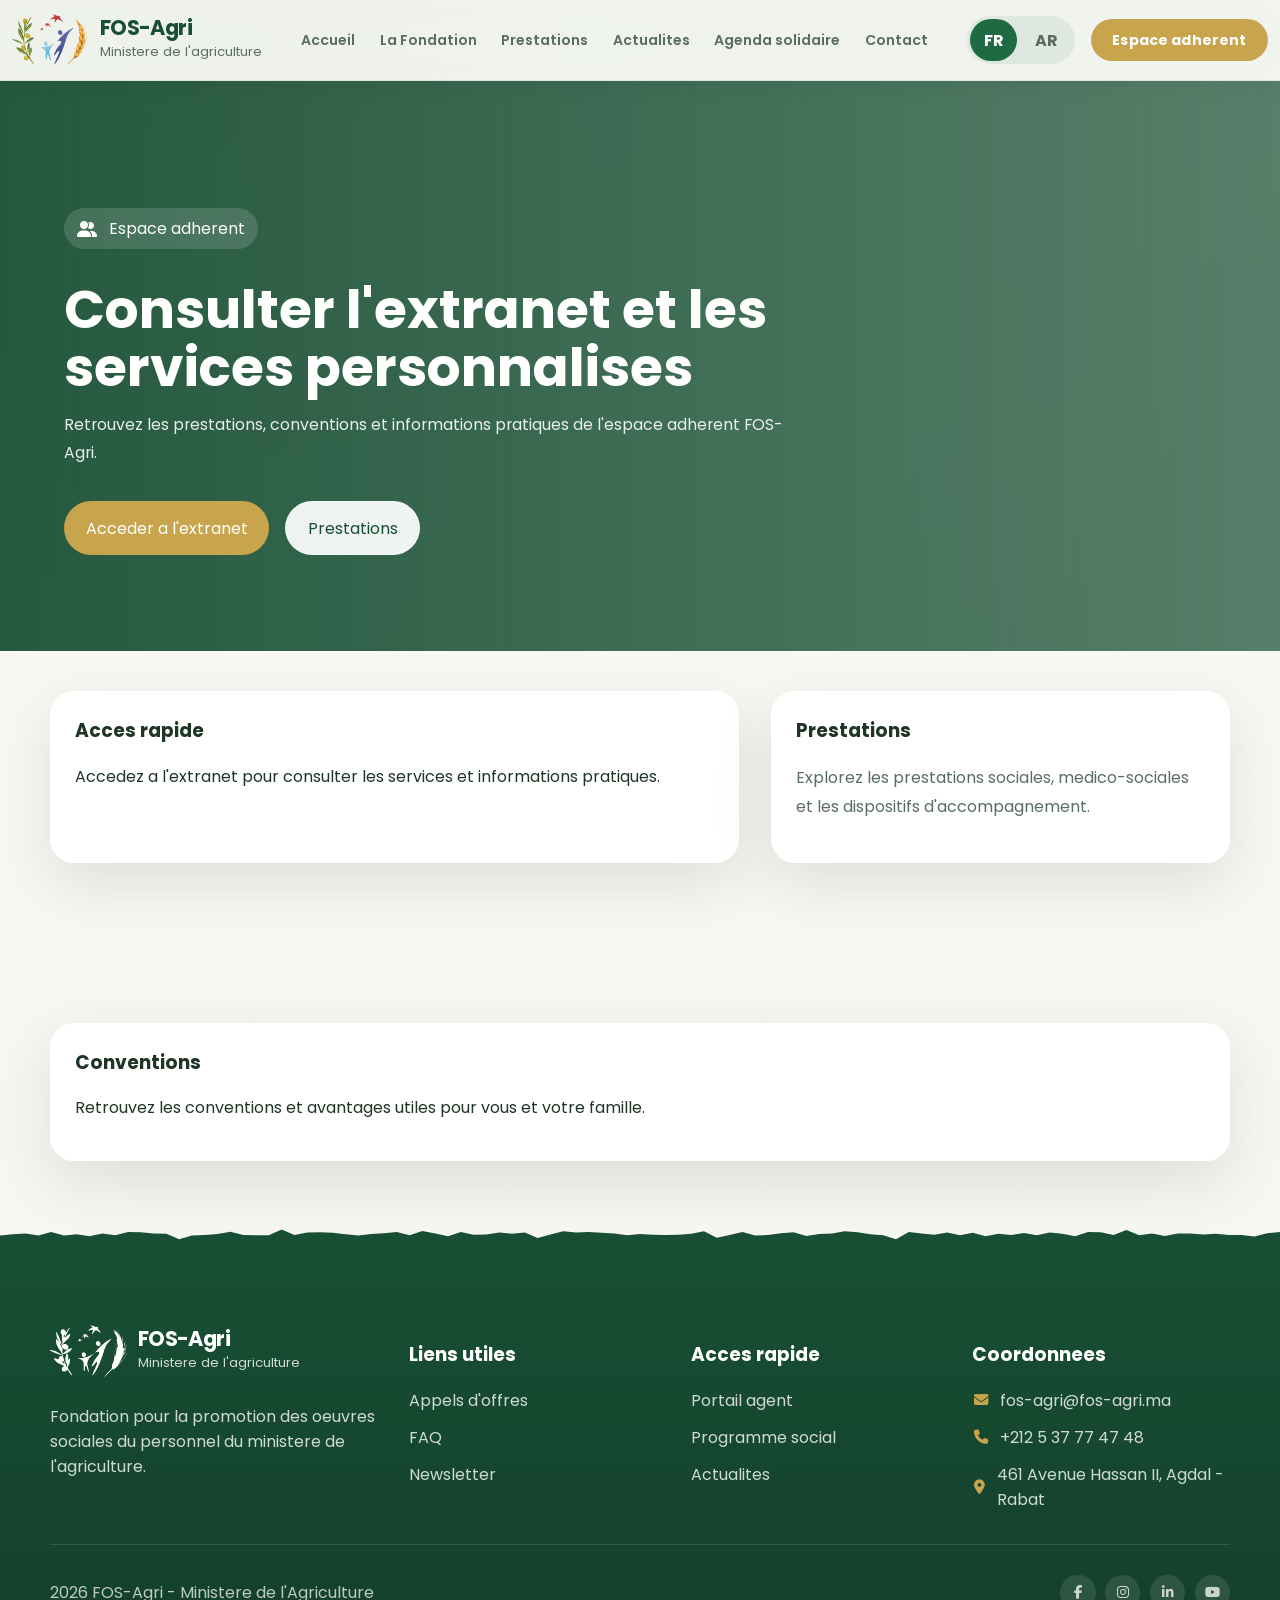
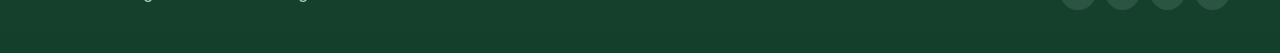
==== commit 5db95b4b: "update" ====
--- a/espace-adherent.html
+++ b/espace-adherent.html
@@ -22,19 +22,25 @@
         <span class="brand-copy"><strong>FOS-Agri</strong><small data-i18n="brand.subtitle"></small></span>
       </a>
 
-      <nav class="site-nav" id="site-nav">
+      <button class="menu-toggle" type="button" aria-expanded="false" aria-controls="site-menu"
+        aria-label="Ouvrir le menu">
+        <span class="burger-box">
+          <span class="burger-inner"></span>
+        </span>
+      </button>
+
+      <nav class="site-nav" id="site-menu" aria-label="Navigation principale">
         <a href="index.html" data-i18n="nav.home"></a>
-        <a href="index.html#about" data-i18n="nav.about"></a>
+        <a href="index.html#about" data-i18n="nav.foundation"></a>
         <a href="index.html#services" data-i18n="nav.services"></a>
         <a href="index.html#news" data-i18n="nav.news"></a>
         <a href="index.html#events" data-i18n="nav.events"></a>
         <a href="index.html#contact" data-i18n="nav.contact"></a>
-
-        <div class="mobile-nav-lang">
+        <a class="member-link mobile-only btn-cta-nav" href="index.html#member-space" data-i18n="nav.member"></a>
+        <div class="lang-toggle mobile-nav-lang" role="group" aria-label="Choix de langue">
           <button class="lang-btn is-active" type="button" data-lang="fr">FR</button>
           <button class="lang-btn" type="button" data-lang="ar">AR</button>
         </div>
-        <a class="member-link mobile-only" href="index.html#member-space" data-i18n="nav.memberSpace"></a>
       </nav>
 
       <div class="nav-actions">
@@ -42,12 +48,7 @@
           <button class="lang-btn is-active" type="button" data-lang="fr">FR</button>
           <button class="lang-btn" type="button" data-lang="ar">AR</button>
         </div>
-        <a class="member-link desktop-only" href="index.html#member-space" data-i18n="nav.memberSpace"></a>
-        <button class="menu-toggle" id="menu-toggle" aria-label="Menu" aria-expanded="false" aria-controls="site-nav">
-          <span class="burger-box">
-            <span class="burger-inner"></span>
-          </span>
-        </button>
+        <a class="btn-cta-nav desktop-only" href="index.html#member-space" data-i18n="nav.member"></a>
       </div>
     </div>
   </header>
--- a/assets/styles.css
+++ b/assets/styles.css
@@ -1479,22 +1479,28 @@
 .stat-icon {
   display: grid;
   place-items: center;
-  width: 4.2rem;
-  height: 4.2rem;
-  margin: 0 auto 1.5rem;
-  border-radius: 1.25rem;
-  background: linear-gradient(135deg, rgba(31, 106, 67, 0.12), rgba(200, 164, 77, 0.15));
+  width: 3.5rem;
+  height: 3.5rem;
+  margin: 0 auto 1.25rem;
+  border-radius: 1rem;
+  background: linear-gradient(135deg, rgba(31, 106, 67, 0.1), rgba(200, 164, 77, 0.12));
   color: var(--green);
-  font-size: 1.8rem;
+  font-size: 1.5rem;
 }
 
 .stat-card strong {
   display: block;
-  font-size: clamp(2.2rem, 4vw, 3.2rem);
+  font-size: clamp(1.8rem, 3.5vw, 2.6rem);
   color: var(--green);
   font-weight: 800;
   line-height: 1;
-  margin-bottom: 0.4rem;
+  margin-bottom: 0.3rem;
+}
+
+.stat-card span {
+  font-size: 0.88rem;
+  color: var(--muted);
+  font-weight: 500;
 }
 
 .stats-grid {
@@ -2013,8 +2019,8 @@
 @media (max-width: 980px) {
   .site-nav {
     position: fixed;
-    top: 0;
-    bottom: 0;
+    top: 5rem;
+    bottom: auto;
     right: 0;
     left: auto;
     width: 60%;
@@ -2022,15 +2028,20 @@
     display: flex;
     flex-direction: column;
     background: #fff;
-    padding: 5rem 1.5rem 2.5rem;
-    box-shadow: -10px 0 45px rgba(31, 53, 38, 0.18);
+    padding: 1.5rem 0;
+    box-shadow: -10px 0 30px rgba(31, 53, 38, 0.08);
+    /* Reduced shadow, no light effect */
     z-index: 1000;
     visibility: hidden;
-    opacity: 1;
+    opacity: 0;
     transform: translateX(100%);
+    /* Out from right */
     transition: all 0.4s cubic-bezier(0.16, 1, 0.3, 1);
     pointer-events: none;
     overflow-y: auto;
+    border-radius: 24px 0 0 24px;
+    height: auto;
+    max-height: calc(100vh - 6rem);
   }
 
   /* Explicit RTL support for side drawer */
@@ -2038,10 +2049,12 @@
     right: auto;
     left: 0;
     transform: translateX(-100%);
-    box-shadow: 10px 0 45px rgba(31, 53, 38, 0.18);
-  }
-
-  /* Force transform:none when open, overriding BOTH transform:100% and transform:-100% */
+    /* Out from left */
+    box-shadow: 10px 0 30px rgba(31, 53, 38, 0.08);
+    border-radius: 0 24px 24px 0;
+  }
+
+  /* Force state when open */
   .site-nav.is-open {
     visibility: visible !important;
     opacity: 1 !important;
@@ -2079,6 +2092,23 @@
     width: 100% !important;
     padding: 0 1rem;
     min-height: 4.5rem;
+    position: relative;
+    z-index: 1200;
+    /* Ensure header content stays above menu overlays if needed */
+  }
+
+  .site-header {
+    position: fixed !important;
+    transition: transform 0.35s cubic-bezier(0.16, 1, 0.3, 1), background 0.4s ease;
+  }
+
+  /* Show/Hide header on scroll - re-enabled for mobile */
+  .site-header.is-hidden:not(.menu-open) {
+    transform: translateY(-100%);
+  }
+
+  body.menu-open .site-header {
+    transform: translateY(0) !important;
   }
 
   .menu-toggle {
@@ -2088,12 +2118,21 @@
     margin-left: auto;
     position: relative;
     z-index: 1100;
-    background: #fff;
-    border-radius: 50%;
-    width: 2.75rem;
-    height: 2.75rem;
+    background: transparent !important;
+    border-radius: 0;
+    width: 2.25rem;
+    height: 2.25rem;
     padding: 0;
+    border: none !important;
     transition: all 0.4s cubic-bezier(0.16, 1, 0.3, 1);
+    color: #fff !important;
+  }
+
+  /* Scrolled state: Green symbols only, background stays white */
+  .site-header.is-scrolled .menu-toggle {
+    background: transparent !important;
+    color: var(--green) !important;
+    border: none !important;
   }
 
   html[dir="rtl"] .menu-toggle {
@@ -2108,22 +2147,39 @@
   }
 
   .menu-toggle[aria-expanded="true"] {
-    background: #fff !important;
+    background: transparent !important;
+    color: #fff !important;
+    border: none !important;
+  }
+
+  /* Keep green symbol even when open if scrolled */
+  .site-header.is-scrolled .menu-toggle[aria-expanded="true"] {
     color: var(--green) !important;
-    border-color: var(--green) !important;
+    border-color: rgba(31, 106, 67, 0.2) !important;
   }
 
   .site-header:not(.is-scrolled) .nav-shell .menu-toggle {
-    background: rgba(255, 255, 255, 0.18) !important;
-    border-color: rgba(255, 255, 255, 0.3);
+    background: transparent !important;
+    border: none !important;
+    color: #fff !important;
   }
 
   .site-nav a:not(.btn-cta-nav) {
-    text-align: center;
+    text-align: start;
     color: var(--green-deep) !important;
     font-weight: 700;
-    padding: 1rem;
+    padding: 1.25rem 2rem;
     border-bottom: 1px solid var(--line);
+    margin: 0;
+    border-radius: 0;
+  }
+
+  html[dir="rtl"] .site-nav a:not(.btn-cta-nav) {
+    text-align: right;
+  }
+
+  .site-nav a:not(.btn-cta-nav):last-of-type {
+    border-bottom: none;
   }
 
   .site-nav a.btn-cta-nav {
@@ -2131,7 +2187,7 @@
     width: auto;
     color: #fff !important;
     background: var(--gold) !important;
-    box-shadow: 0 8px 25px rgba(200, 164, 77, 0.3) !important;
+    box-shadow: none !important;
     order: 10;
     /* Ensure it stays above lang toggle */
   }
@@ -2158,7 +2214,14 @@
     justify-content: center;
     width: 100%;
     order: 11;
-    /* Always below CTA button */
+    background: #fff;
+    /* Solid background */
+  }
+
+  .mobile-nav-lang .lang-toggle {
+    background: rgba(31, 106, 67, 0.12);
+    /* Slightly darker for contrast on white */
+    opacity: 1;
   }
 
   .site-header .site-nav a,
